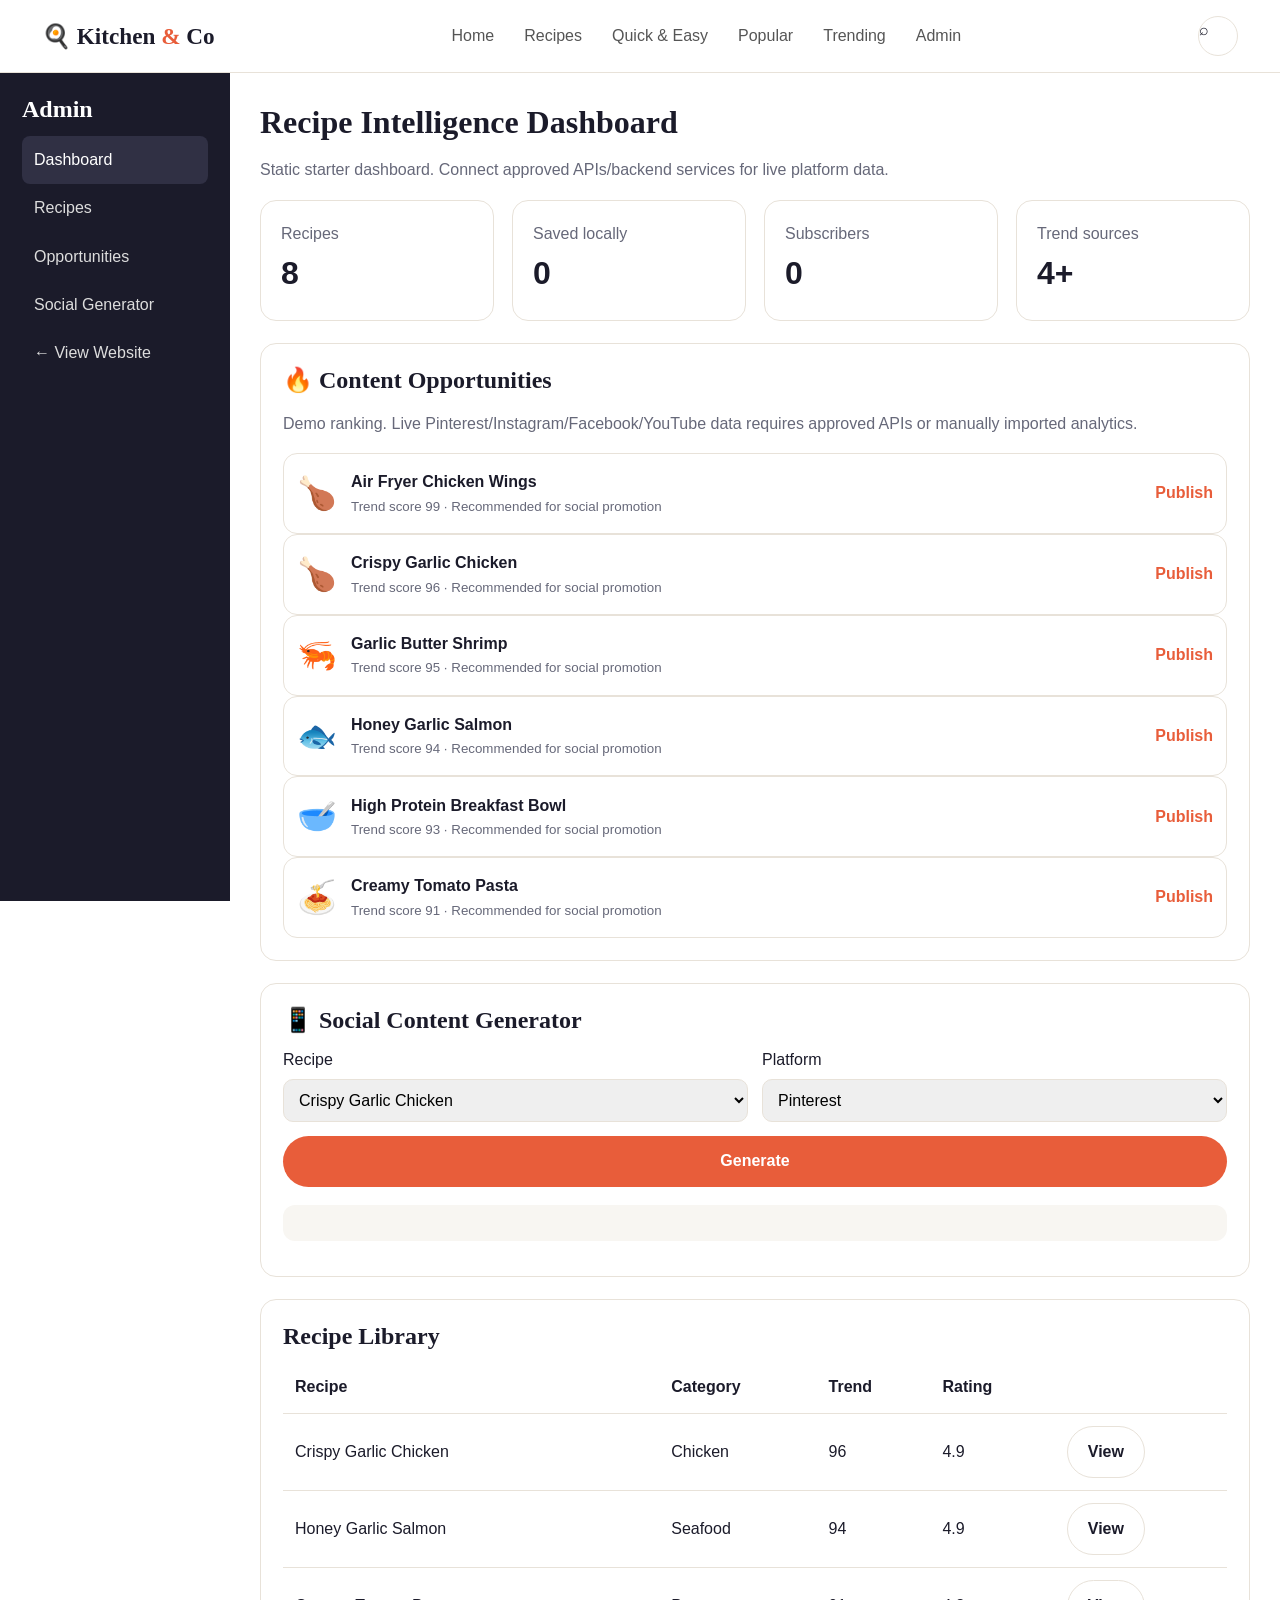
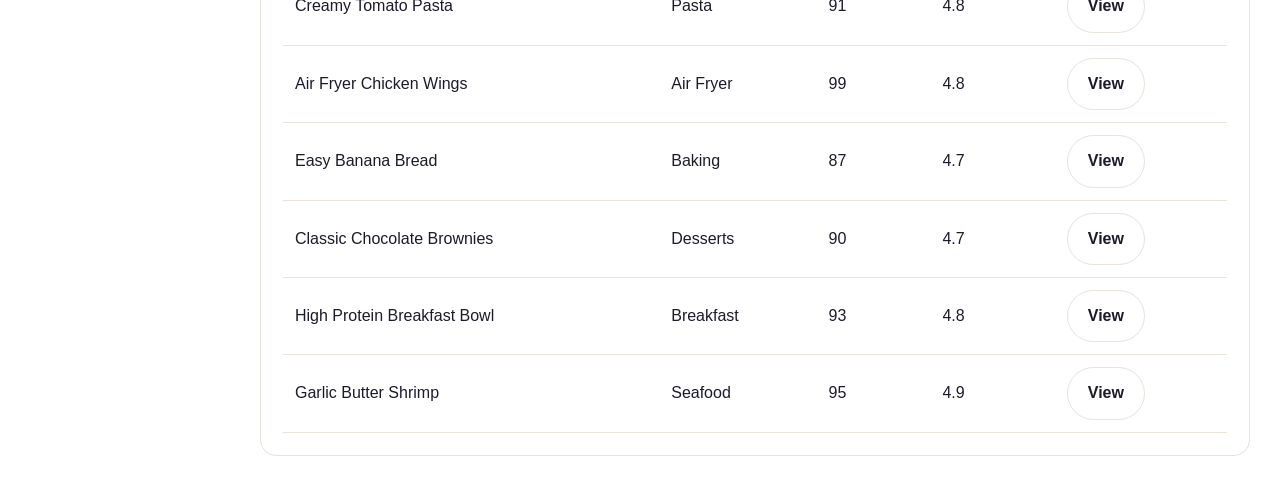
==== admin/index.html @ 023786de "Add files via upload" ====
<!doctype html><html lang="en"><head><meta charset="utf-8"><meta name="viewport" content="width=device-width,initial-scale=1"><title>Kitchen & Co Admin</title><link rel="stylesheet" href="/assets/style.css"></head><body data-page="admin">

<header><div class="container nav">
<a class="logo" href="/index.html">🍳 Kitchen <b>&</b> Co</a>
<nav class="navlinks" id="navlinks">
<a href="/index.html">Home</a><a href="/search.html">Recipes</a><a href="/search.html?category=Quick%20%26%20Easy">Quick & Easy</a><a href="/search.html?sort=popular">Popular</a><a href="/search.html?sort=trending">Trending</a><a href="/admin/index.html">Admin</a>
</nav>
<div class="actions"><a class="iconbtn" href="/search.html" aria-label="Search">⌕</a><button class="iconbtn hamb" id="hamb">☰</button></div>
</div></header>

<div class="admin-wrap"><aside class="sidebar"><h2 style="color:#fff">Admin</h2><a class="active" href="/admin/index.html">Dashboard</a><a href="#recipes">Recipes</a><a href="#opportunities">Opportunities</a><a href="#generator">Social Generator</a><a href="/index.html">← View Website</a></aside>
<main class="admin-main"><h1>Recipe Intelligence Dashboard</h1><p class="muted">Static starter dashboard. Connect approved APIs/backend services for live platform data.</p>
<div class="stat-grid"><div class="stat"><span class="muted">Recipes</span><br><strong id="recipeCount">0</strong></div><div class="stat"><span class="muted">Saved locally</span><br><strong id="savedCount">0</strong></div><div class="stat"><span class="muted">Subscribers</span><br><strong id="subCount">0</strong></div><div class="stat"><span class="muted">Trend sources</span><br><strong>4+</strong></div></div>

<div class="panel" id="opportunities"><h2>🔥 Content Opportunities</h2><p class="muted">Demo ranking. Live Pinterest/Instagram/Facebook/YouTube data requires approved APIs or manually imported analytics.</p></div>

<div class="panel" id="generator"><h2>📱 Social Content Generator</h2><form id="generator" class="form-grid"><div class="field"><label>Recipe</label><select id="genTitle"><option>Crispy Garlic Chicken</option><option>Honey Garlic Salmon</option><option>Creamy Tomato Pasta</option><option>Air Fryer Chicken Wings</option><option>Easy Banana Bread</option><option>Classic Chocolate Brownies</option><option>High Protein Breakfast Bowl</option><option>Garlic Butter Shrimp</option></select></div><div class="field"><label>Platform</label><select id="platform"><option>Pinterest</option><option>Instagram</option><option>Facebook</option><option>YouTube</option></select></div><div class="field full"><button class="btn primary">Generate</button></div></form><pre id="output" style="white-space:pre-wrap;background:#f8f6f2;padding:18px;border-radius:12px;margin-top:18px"></pre></div>

<div class="panel" id="recipes"><h2>Recipe Library</h2><div class="table-wrap"><table class="table"><thead><tr><th>Recipe</th><th>Category</th><th>Trend</th><th>Rating</th><th></th></tr></thead><tbody id="recipeRows"></tbody></table></div></div>
</main></div><script src="/assets/app.js"></script></body></html>
---- assets/style.css ----
:root{--ink:#1b1b2a;--muted:#666879;--cream:#faf7f2;--warm:#fff8f1;--accent:#e85d3a;--accent2:#c94d2e;--line:#e8e2d9;--white:#fff;--shadow:0 8px 30px rgba(20,20,30,.08);--max:1240px}
*{box-sizing:border-box}html{scroll-behavior:smooth}body{margin:0;font-family:Inter,Arial,sans-serif;color:var(--ink);background:#fff;line-height:1.65}a{text-decoration:none;color:inherit}button,input,select,textarea{font:inherit}.container{max-width:var(--max);margin:auto;padding:0 22px}
h1,h2,h3,h4{font-family:Georgia,'Times New Roman',serif;line-height:1.2;margin:0 0 12px}.muted{color:var(--muted)}.small{font-size:.86rem}.btn{display:inline-flex;align-items:center;justify-content:center;gap:8px;border:0;border-radius:999px;padding:12px 20px;font-weight:700;cursor:pointer}.primary{background:var(--accent);color:#fff}.outline{border:1px solid var(--line);background:#fff}.dark{background:var(--ink);color:#fff}
header{position:sticky;top:0;z-index:50;background:rgba(255,255,255,.95);backdrop-filter:blur(12px);border-bottom:1px solid var(--line)}.nav{height:72px;display:flex;align-items:center;justify-content:space-between;gap:18px}.logo{font:700 1.45rem Georgia;color:var(--ink)}.logo b{color:var(--accent)}.navlinks{display:flex;gap:6px;align-items:center}.navlinks a{padding:9px 12px;border-radius:8px;color:#555}.navlinks a:hover{background:var(--cream);color:var(--ink)}.actions{display:flex;gap:8px;align-items:center}.iconbtn{width:40px;height:40px;border:1px solid var(--line);border-radius:50%;background:#fff;cursor:pointer}.hamb{display:none}
.hero{background:var(--warm);padding:56px 0}.hero-grid{display:grid;grid-template-columns:1.1fr .9fr;gap:40px;align-items:center}.hero-photo{min-height:390px;border-radius:24px;background:linear-gradient(135deg,#f1dfcc,#e8c4a7);display:grid;place-items:center;font-size:10rem;box-shadow:var(--shadow)}.eyebrow{display:inline-block;background:#fff1e8;color:var(--accent2);padding:6px 12px;border-radius:99px;font-weight:800;font-size:.78rem;text-transform:uppercase}.hero h1{font-size:clamp(2.5rem,5vw,4.5rem)}.hero p{font-size:1.08rem;color:var(--muted);max-width:650px}.meta{display:flex;flex-wrap:wrap;gap:14px;color:#555;margin:18px 0}.meta span{background:#fff;border:1px solid var(--line);padding:7px 11px;border-radius:99px;font-size:.85rem}
.section{padding:48px 0}.section.alt{background:var(--cream)}.section-head{display:flex;justify-content:space-between;align-items:end;gap:20px;margin-bottom:24px}.section-head a{color:var(--accent);font-weight:700}
.grid{display:grid;grid-template-columns:repeat(4,1fr);gap:22px}.card{background:#fff;border:1px solid var(--line);border-radius:16px;overflow:hidden;box-shadow:0 2px 10px rgba(0,0,0,.03);transition:.2s}.card:hover{transform:translateY(-4px);box-shadow:var(--shadow)}.card-img{aspect-ratio:4/3;background:linear-gradient(135deg,#f5eee5,#eadbc9);display:grid;place-items:center;font-size:4.8rem}.card-body{padding:17px}.card h3{font-size:1.2rem}.card p{font-size:.9rem;color:var(--muted);margin:0 0 12px}.rating{color:#b7791f;font-size:.88rem}.chips{display:flex;flex-wrap:wrap;gap:7px;margin:10px 0}.chip{padding:5px 9px;border-radius:99px;background:var(--cream);font-size:.75rem}.trend-list{display:grid;grid-template-columns:repeat(2,1fr);gap:12px}.trend{display:flex;align-items:center;gap:14px;background:#fff;border:1px solid var(--line);border-radius:14px;padding:13px}.rank{font-weight:900;font-size:1.2rem;color:#aaa;width:28px}.trend-emoji{font-size:2rem}.trend-score{margin-left:auto;color:var(--accent);font-weight:900}
.category-grid{display:grid;grid-template-columns:repeat(7,1fr);gap:12px}.cat{background:#fff;border:1px solid var(--line);border-radius:14px;padding:15px 8px;text-align:center}.cat span{display:block;font-size:1.8rem}.cat small{font-weight:700}
.newsletter{background:var(--ink);color:#fff;border-radius:22px;padding:42px;text-align:center}.newsletter form{max-width:600px;margin:20px auto 0;display:flex;gap:10px}.newsletter input{flex:1;padding:14px 18px;border-radius:999px;border:0}
.footer{background:var(--ink);color:#fff;padding:50px 0 24px;margin-top:40px}.footer-grid{display:grid;grid-template-columns:2fr 1fr 1fr 1fr;gap:30px}.footer a{color:#ccc;display:block;margin:7px 0}.footer-bottom{border-top:1px solid #383846;margin-top:30px;padding-top:20px;color:#aaa;font-size:.8rem;text-align:center}
.searchbar{display:flex;gap:10px;margin:25px 0}.searchbar input{flex:1;border:1px solid var(--line);padding:14px 18px;border-radius:999px}.filters{display:flex;flex-wrap:wrap;gap:8px;margin-bottom:25px}
.recipe-layout{display:grid;grid-template-columns:1.4fr .6fr;gap:40px}.recipe-hero{background:var(--warm);padding:55px 0}.recipe-photo{border-radius:22px;background:linear-gradient(135deg,#f2e0cc,#e9c5a8);min-height:430px;display:grid;place-items:center;font-size:10rem}.recipe-actions{display:flex;gap:10px;flex-wrap:wrap;margin:20px 0}.ingredients,.steps,.tips{background:#fff;border:1px solid var(--line);border-radius:18px;padding:25px;margin-bottom:20px}.ingredients li,.steps li{margin:10px 0}.steps ol{padding-left:22px}.ingredients ul{padding-left:22px}.sidebox{background:var(--cream);border-radius:18px;padding:22px;height:max-content;position:sticky;top:95px}.sidebox h3{margin-top:0}.adbox{border:1px dashed #ccc;min-height:110px;display:grid;place-items:center;color:#999;font-size:.8rem;margin:24px 0}
.admin-wrap{display:grid;grid-template-columns:230px 1fr;min-height:calc(100vh - 72px)}.sidebar{background:var(--ink);color:#fff;padding:22px;position:sticky;top:72px;height:calc(100vh - 72px)}.sidebar a{display:block;padding:11px 12px;border-radius:8px;color:#ddd}.sidebar a:hover,.sidebar a.active{background:#303044;color:#fff}.admin-main{padding:30px}.stat-grid{display:grid;grid-template-columns:repeat(4,1fr);gap:18px}.stat{background:#fff;border:1px solid var(--line);border-radius:16px;padding:20px}.stat strong{font-size:2rem}.panel{background:#fff;border:1px solid var(--line);border-radius:16px;padding:22px;margin-top:22px}.table-wrap{overflow:auto}.table{width:100%;border-collapse:collapse}.table th,.table td{padding:12px;border-bottom:1px solid var(--line);text-align:left;white-space:nowrap}.form-grid{display:grid;grid-template-columns:1fr 1fr;gap:14px}.field{display:flex;flex-direction:column;gap:6px}.field.full{grid-column:1/-1}.field input,.field textarea,.field select{border:1px solid var(--line);border-radius:10px;padding:11px}.field textarea{min-height:110px}
.empty{padding:50px;text-align:center;border:1px dashed var(--line);border-radius:16px;color:var(--muted)}
@media(max-width:1000px){.grid{grid-template-columns:repeat(3,1fr)}.category-grid{grid-template-columns:repeat(4,1fr)}.navlinks{display:none}.hamb{display:block}.hero-grid,.recipe-layout{grid-template-columns:1fr}.sidebox{position:static}.admin-wrap{grid-template-columns:1fr}.sidebar{position:static;height:auto}.stat-grid{grid-template-columns:repeat(2,1fr)}}
@media(max-width:650px){.grid{grid-template-columns:1fr 1fr}.trend-list{grid-template-columns:1fr}.category-grid{grid-template-columns:repeat(2,1fr)}.hero{padding:35px 0}.hero-photo,.recipe-photo{min-height:280px;font-size:7rem}.newsletter{padding:28px 18px}.newsletter form{flex-direction:column}.footer-grid{grid-template-columns:1fr 1fr}.form-grid{grid-template-columns:1fr}.field.full{grid-column:auto}.admin-main{padding:18px}.stat-grid{grid-template-columns:1fr 1fr}}
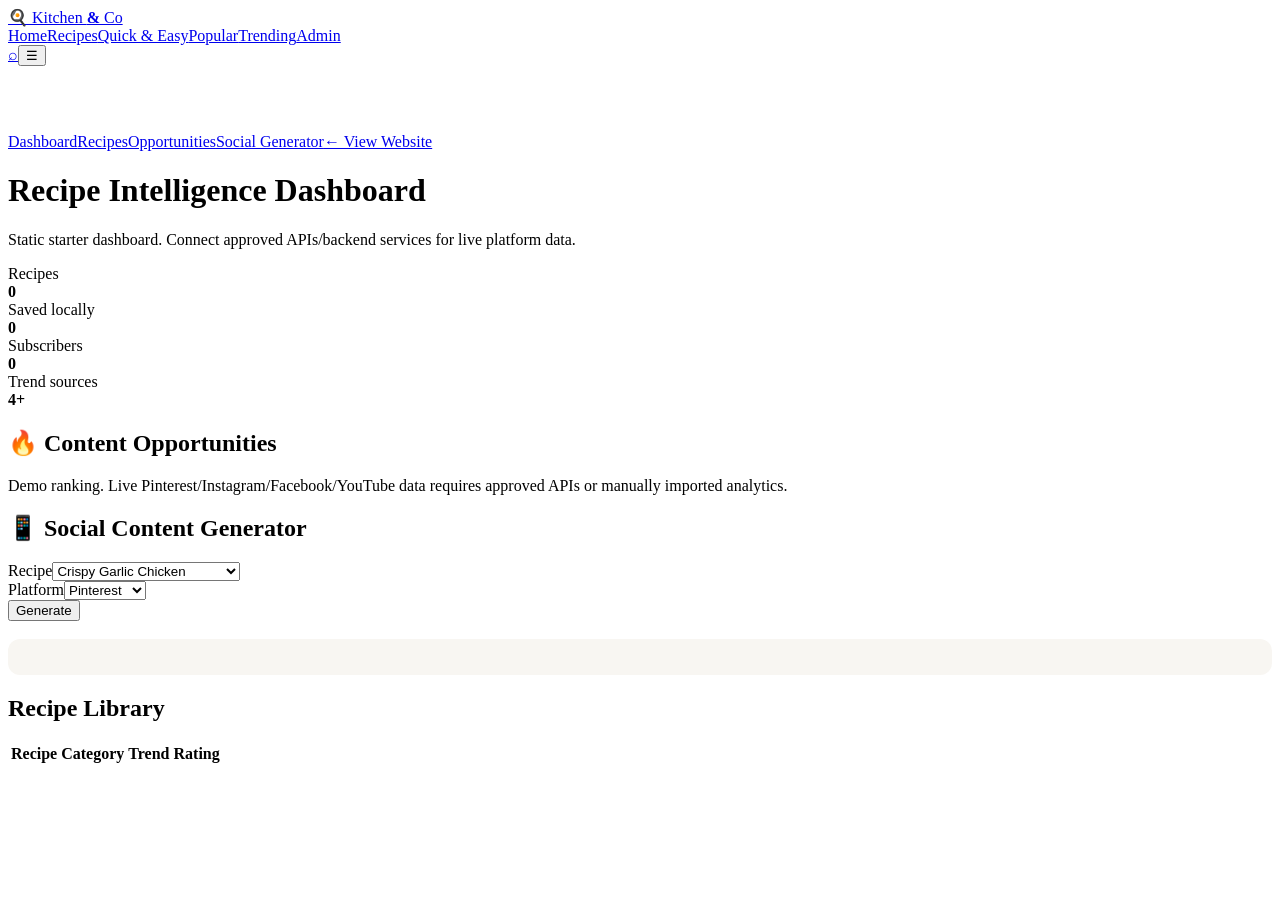
==== commit 20b99de1: "Add files via upload" ====
--- a/admin/index.html
+++ b/admin/index.html
@@ -1,14 +1,14 @@
-<!doctype html><html lang="en"><head><meta charset="utf-8"><meta name="viewport" content="width=device-width,initial-scale=1"><title>Kitchen & Co Admin</title><link rel="stylesheet" href="/assets/style.css"></head><body data-page="admin">
+<!doctype html><html lang="en"><head><meta charset="utf-8"><meta name="viewport" content="width=device-width,initial-scale=1"><title>Kitchen & Co Admin</title><link rel="stylesheet" href="/kitchen-co-recipes/assets/style.css"></head><body data-page="admin">
 
 <header><div class="container nav">
-<a class="logo" href="/index.html">🍳 Kitchen <b>&</b> Co</a>
+<a class="logo" href="/kitchen-co-recipes/index.html">🍳 Kitchen <b>&</b> Co</a>
 <nav class="navlinks" id="navlinks">
-<a href="/index.html">Home</a><a href="/search.html">Recipes</a><a href="/search.html?category=Quick%20%26%20Easy">Quick & Easy</a><a href="/search.html?sort=popular">Popular</a><a href="/search.html?sort=trending">Trending</a><a href="/admin/index.html">Admin</a>
+<a href="/kitchen-co-recipes/index.html">Home</a><a href="/kitchen-co-recipes/search.html">Recipes</a><a href="/kitchen-co-recipes/search.html?category=Quick%20%26%20Easy">Quick & Easy</a><a href="/kitchen-co-recipes/search.html?sort=popular">Popular</a><a href="/kitchen-co-recipes/search.html?sort=trending">Trending</a><a href="/admin/index.html">Admin</a>
 </nav>
-<div class="actions"><a class="iconbtn" href="/search.html" aria-label="Search">⌕</a><button class="iconbtn hamb" id="hamb">☰</button></div>
+<div class="actions"><a class="iconbtn" href="/kitchen-co-recipes/search.html" aria-label="Search">⌕</a><button class="iconbtn hamb" id="hamb">☰</button></div>
 </div></header>
 
-<div class="admin-wrap"><aside class="sidebar"><h2 style="color:#fff">Admin</h2><a class="active" href="/admin/index.html">Dashboard</a><a href="#recipes">Recipes</a><a href="#opportunities">Opportunities</a><a href="#generator">Social Generator</a><a href="/index.html">← View Website</a></aside>
+<div class="admin-wrap"><aside class="sidebar"><h2 style="color:#fff">Admin</h2><a class="active" href="/admin/index.html">Dashboard</a><a href="#recipes">Recipes</a><a href="#opportunities">Opportunities</a><a href="#generator">Social Generator</a><a href="/kitchen-co-recipes/index.html">← View Website</a></aside>
 <main class="admin-main"><h1>Recipe Intelligence Dashboard</h1><p class="muted">Static starter dashboard. Connect approved APIs/backend services for live platform data.</p>
 <div class="stat-grid"><div class="stat"><span class="muted">Recipes</span><br><strong id="recipeCount">0</strong></div><div class="stat"><span class="muted">Saved locally</span><br><strong id="savedCount">0</strong></div><div class="stat"><span class="muted">Subscribers</span><br><strong id="subCount">0</strong></div><div class="stat"><span class="muted">Trend sources</span><br><strong>4+</strong></div></div>
 
@@ -17,4 +17,4 @@
 <div class="panel" id="generator"><h2>📱 Social Content Generator</h2><form id="generator" class="form-grid"><div class="field"><label>Recipe</label><select id="genTitle"><option>Crispy Garlic Chicken</option><option>Honey Garlic Salmon</option><option>Creamy Tomato Pasta</option><option>Air Fryer Chicken Wings</option><option>Easy Banana Bread</option><option>Classic Chocolate Brownies</option><option>High Protein Breakfast Bowl</option><option>Garlic Butter Shrimp</option></select></div><div class="field"><label>Platform</label><select id="platform"><option>Pinterest</option><option>Instagram</option><option>Facebook</option><option>YouTube</option></select></div><div class="field full"><button class="btn primary">Generate</button></div></form><pre id="output" style="white-space:pre-wrap;background:#f8f6f2;padding:18px;border-radius:12px;margin-top:18px"></pre></div>
 
 <div class="panel" id="recipes"><h2>Recipe Library</h2><div class="table-wrap"><table class="table"><thead><tr><th>Recipe</th><th>Category</th><th>Trend</th><th>Rating</th><th></th></tr></thead><tbody id="recipeRows"></tbody></table></div></div>
-</main></div><script src="/assets/app.js"></script></body></html>+</main></div><script src="/kitchen-co-recipes/assets/app.js"></script></body></html>
